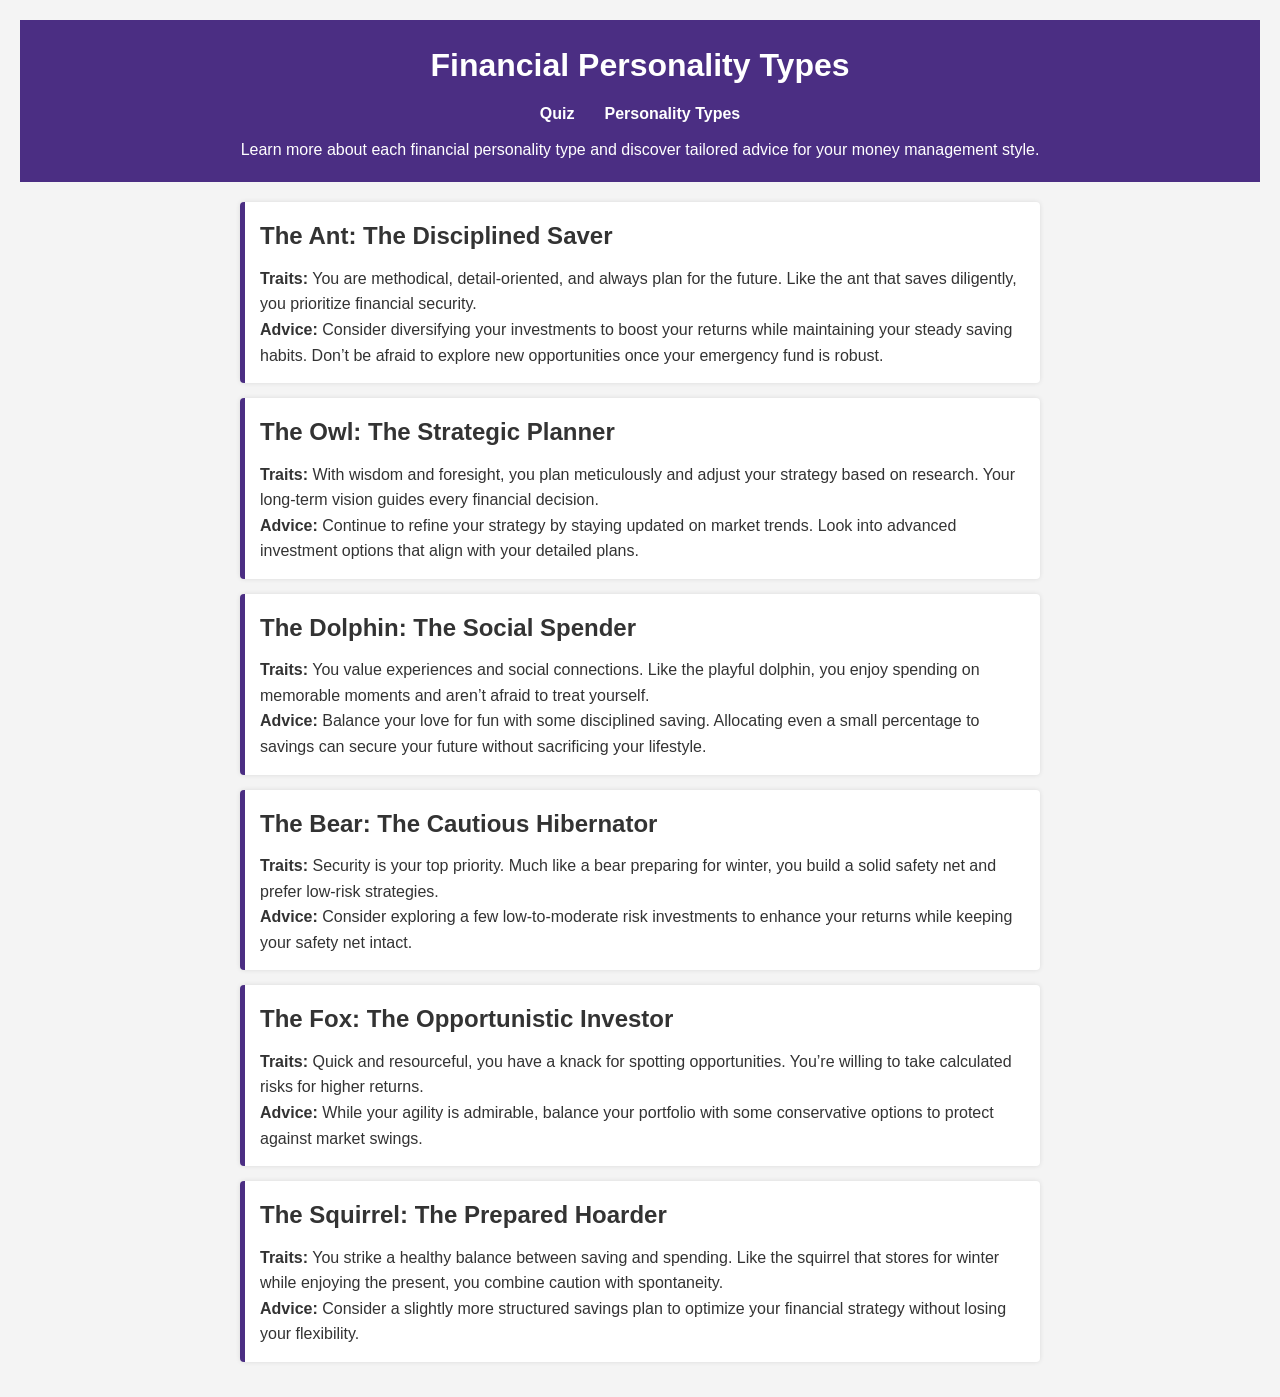
==== personality.html @ bca2c61c "Update styling and fix navigation issues" ====
<!DOCTYPE html>
<html lang="en">
<head>
  <meta charset="UTF-8">
  <meta name="viewport" content="width=device-width, initial-scale=1">
  <title>Financial Personality Types – Explore Your Money Style</title>
  <link rel="stylesheet" href="css/style.css">
  <link rel="icon" type="image/x-icon" href="favicon.ico">
</head>
<body>
  <header>
    <h1>Financial Personality Types</h1>
    <!-- Navigation Menu -->
    <nav>
      <ul>
        <li><a href="index.html">Quiz</a></li>
        <li><a href="personality.html">Personality Types</a></li>
      </ul>
    </nav>
    <p>Learn more about each financial personality type and discover tailored advice for your money management style.</p>
  </header>

  <main>
    <section class="personality-type">
      <h2>The Ant: The Disciplined Saver</h2>
      <p><strong>Traits:</strong> You are methodical, detail-oriented, and always plan for the future. Like the ant that saves diligently, you prioritize financial security.</p>
      <p><strong>Advice:</strong> Consider diversifying your investments to boost your returns while maintaining your steady saving habits. Don’t be afraid to explore new opportunities once your emergency fund is robust.</p>
    </section>

    <section class="personality-type">
      <h2>The Owl: The Strategic Planner</h2>
      <p><strong>Traits:</strong> With wisdom and foresight, you plan meticulously and adjust your strategy based on research. Your long-term vision guides every financial decision.</p>
      <p><strong>Advice:</strong> Continue to refine your strategy by staying updated on market trends. Look into advanced investment options that align with your detailed plans.</p>
    </section>

    <section class="personality-type">
      <h2>The Dolphin: The Social Spender</h2>
      <p><strong>Traits:</strong> You value experiences and social connections. Like the playful dolphin, you enjoy spending on memorable moments and aren’t afraid to treat yourself.</p>
      <p><strong>Advice:</strong> Balance your love for fun with some disciplined saving. Allocating even a small percentage to savings can secure your future without sacrificing your lifestyle.</p>
    </section>

    <section class="personality-type">
      <h2>The Bear: The Cautious Hibernator</h2>
      <p><strong>Traits:</strong> Security is your top priority. Much like a bear preparing for winter, you build a solid safety net and prefer low-risk strategies.</p>
      <p><strong>Advice:</strong> Consider exploring a few low-to-moderate risk investments to enhance your returns while keeping your safety net intact.</p>
    </section>

    <section class="personality-type">
      <h2>The Fox: The Opportunistic Investor</h2>
      <p><strong>Traits:</strong> Quick and resourceful, you have a knack for spotting opportunities. You’re willing to take calculated risks for higher returns.</p>
      <p><strong>Advice:</strong> While your agility is admirable, balance your portfolio with some conservative options to protect against market swings.</p>
    </section>

    <section class="personality-type">
      <h2>The Squirrel: The Prepared Hoarder</h2>
      <p><strong>Traits:</strong> You strike a healthy balance between saving and spending. Like the squirrel that stores for winter while enjoying the present, you combine caution with spontaneity.</p>
      <p><strong>Advice:</strong> Consider a slightly more structured savings plan to optimize your financial strategy without losing your flexibility.</p>
    </section>
  </main>
</body>
</html>
---- css/style.css ----
/* --- Basic Reset & Typography --- */
* {
    box-sizing: border-box;
    margin: 0;
    padding: 0;
  }
  
  body {
    font-family: Arial, sans-serif;
    line-height: 1.6;
    padding: 20px;
    background-color: #f4f4f4;
    color: #333;
  }
  
  /* --- Header & Navigation --- */
  header {
    background-color: #4B2E83; /* UW-inspired purple */
    color: #fff;
    padding: 20px;
    text-align: center;
    margin-bottom: 20px;
  }
  
  header h1 {
    margin-bottom: 10px;
  }
  
  nav ul {
    list-style-type: none;
    padding: 0;
    margin: 10px 0;
    display: flex;
    justify-content: center;
  }
  
  nav ul li {
    margin: 0 15px;
  }
  
  nav ul li a {
    color: #fff;
    text-decoration: none;
    font-weight: bold;
  }
  
  nav ul li a:hover {
    text-decoration: underline;
  }
  
  /* --- Main Content --- */
  main {
    max-width: 800px;
    margin: auto;
  }
  
  /* --- Multimedia --- */
  #intro-media {
    margin-bottom: 20px;
  }
  
  #intro-media video {
    max-width: 100%;
    height: auto;
  }
  
  /* --- Quiz Question Styling --- */
  .question {
    background: #fff;
    padding: 15px;
    margin-bottom: 15px;
    border-radius: 4px;
    box-shadow: 0 0 5px rgba(0,0,0,0.1);
  }
  
  .question h2 {
    margin-bottom: 10px;
  }
  
  .question label {
    display: block;
    margin-bottom: 8px;
  }
  
  /* --- Personality Type Page Styling --- */
  .personality-type {
    background: #fff;
    padding: 15px;
    margin-bottom: 15px;
    border-left: 5px solid #4B2E83;
    border-radius: 4px;
    box-shadow: 0 0 5px rgba(0,0,0,0.1);
  }
  
  .personality-type h2 {
    margin-bottom: 10px;
  }
  
  /* --- Button Styling --- */
  button {
    padding: 10px 20px;
    font-size: 1rem;
    background: #4B2E83; /* UW purple for buttons */
    color: #fff;
    border: none;
    border-radius: 4px;
    cursor: pointer;
    display: block;
    margin: 20px auto;
  }
  
  button:hover {
    background: #362561;
  }
  
  /* --- Responsive Design --- */
  @media (max-width: 600px) {
    body {
      padding: 10px;
    }
    header h1 {
      font-size: 1.5rem;
    }
    nav ul {
      flex-direction: column;
    }
    nav ul li {
      margin: 5px 0;
    }
  }
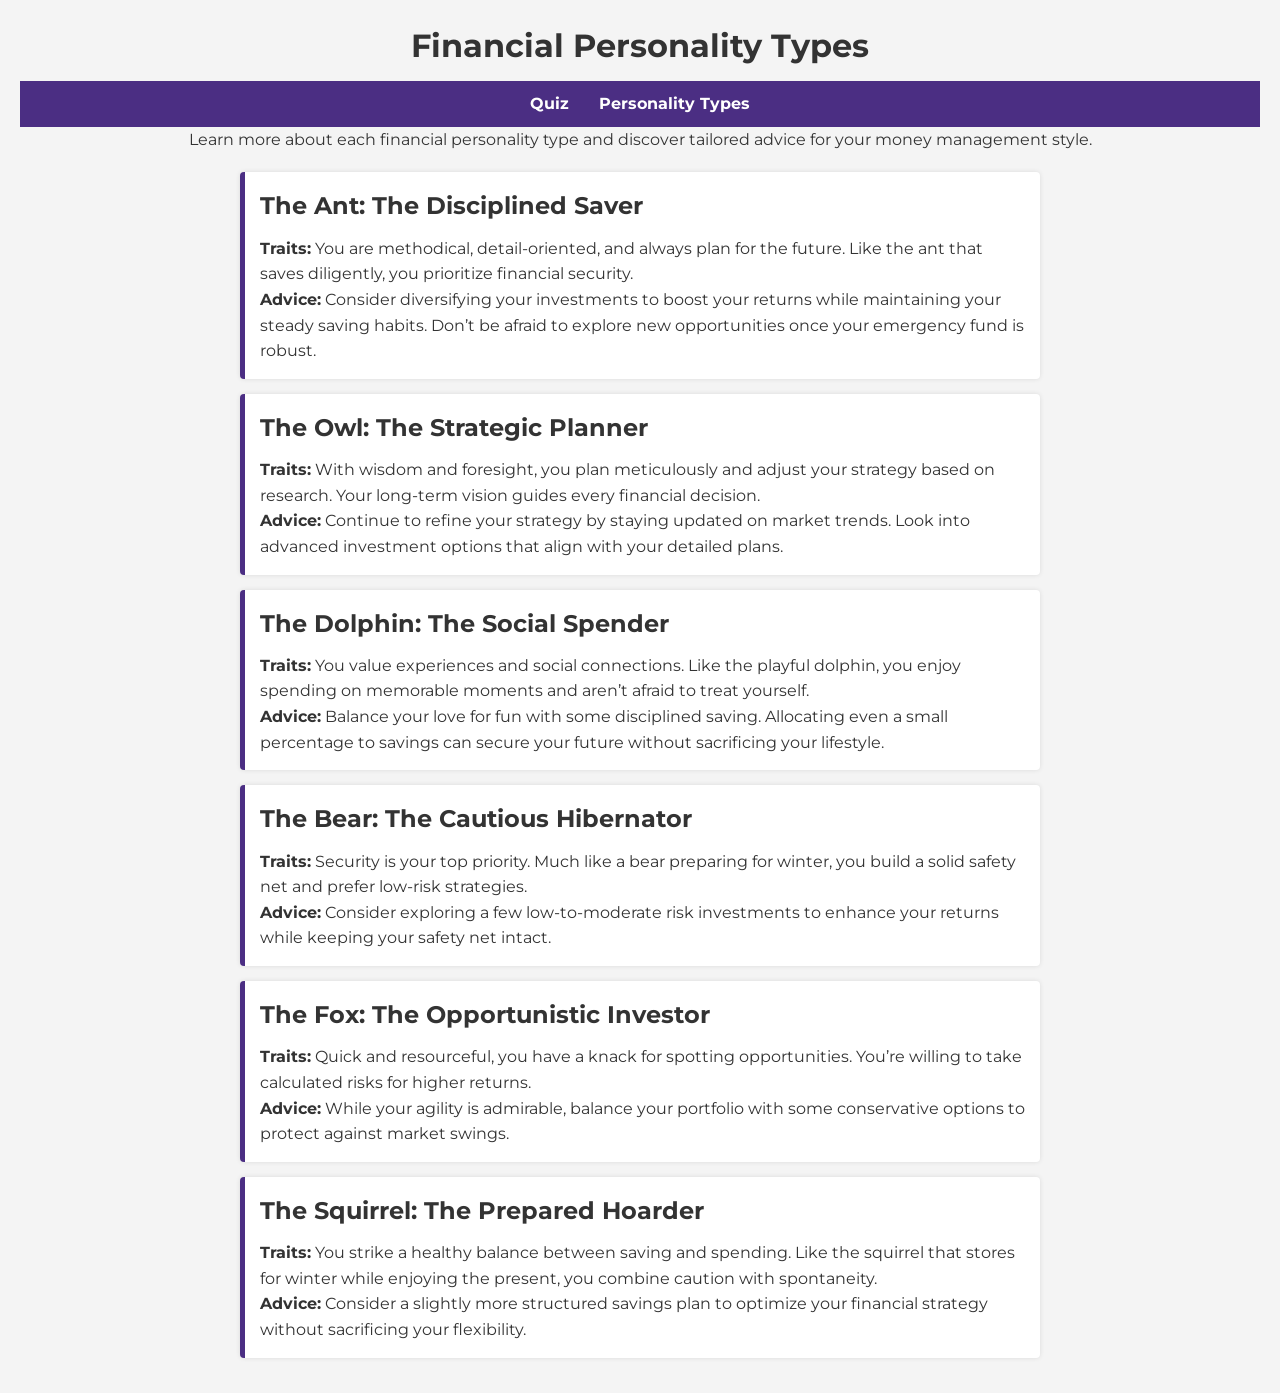
==== commit 5b2cc97c: "Updated quiz to show one question at a time without images" ====
--- a/personality.html
+++ b/personality.html
@@ -4,6 +4,7 @@
   <meta charset="UTF-8">
   <meta name="viewport" content="width=device-width, initial-scale=1">
   <title>Financial Personality Types – Explore Your Money Style</title>
+  <link href="https://fonts.googleapis.com/css2?family=Montserrat:wght@400;700&display=swap" rel="stylesheet">
   <link rel="stylesheet" href="css/style.css">
   <link rel="icon" type="image/x-icon" href="favicon.ico">
 </head>
@@ -54,7 +55,7 @@
     <section class="personality-type">
       <h2>The Squirrel: The Prepared Hoarder</h2>
       <p><strong>Traits:</strong> You strike a healthy balance between saving and spending. Like the squirrel that stores for winter while enjoying the present, you combine caution with spontaneity.</p>
-      <p><strong>Advice:</strong> Consider a slightly more structured savings plan to optimize your financial strategy without losing your flexibility.</p>
+      <p><strong>Advice:</strong> Consider a slightly more structured savings plan to optimize your financial strategy without sacrificing your flexibility.</p>
     </section>
   </main>
 </body>
--- a/css/style.css
+++ b/css/style.css
@@ -1,131 +1,123 @@
 /* --- Basic Reset & Typography --- */
 * {
-    box-sizing: border-box;
-    margin: 0;
-    padding: 0;
+  box-sizing: border-box;
+  margin: 0;
+  padding: 0;
+}
+
+body {
+  font-family: 'Montserrat', Arial, sans-serif;
+  line-height: 1.6;
+  padding: 20px;
+  background-color: #f4f4f4;
+  color: #333;
+}
+
+/* --- Header & Navigation --- */
+header {
+  margin-bottom: 20px;
+  text-align: center;
+}
+
+header h1 {
+  margin-bottom: 10px;
+}
+
+nav {
+  background-color: #4B2E83;
+  padding: 10px 0;
+}
+
+nav ul {
+  list-style-type: none;
+  display: flex;
+  justify-content: center;
+  padding: 0;
+}
+
+nav ul li {
+  margin: 0 15px;
+}
+
+nav ul li a {
+  color: #fff;
+  text-decoration: none;
+  font-weight: bold;
+}
+
+nav ul li a:hover {
+  text-decoration: underline;
+}
+
+/* --- Main Content --- */
+main {
+  max-width: 800px;
+  margin: auto;
+}
+
+/* --- Quiz Question Styling --- */
+.question {
+  background: #fff;
+  padding: 15px;
+  margin-bottom: 15px;
+  border-radius: 4px;
+  box-shadow: 0 0 5px rgba(0,0,0,0.1);
+}
+
+.question h2 {
+  margin-bottom: 10px;
+}
+
+.question label {
+  display: block;
+  margin-bottom: 8px;
+}
+
+/* --- Personality Type Page Styling --- */
+.personality-type {
+  background: #fff;
+  padding: 15px;
+  margin-bottom: 15px;
+  border-left: 5px solid #4B2E83;
+  border-radius: 4px;
+  box-shadow: 0 0 5px rgba(0,0,0,0.1);
+  text-align: left;
+}
+
+.personality-type h2 {
+  margin-bottom: 10px;
+}
+
+/* --- Navigation Buttons --- */
+#navigation {
+  text-align: center;
+  margin: 20px 0;
+}
+
+#navigation button {
+  padding: 10px 20px;
+  font-size: 1rem;
+  background: #4B2E83;
+  color: #fff;
+  border: none;
+  border-radius: 4px;
+  cursor: pointer;
+  margin: 0 10px;
+}
+
+#navigation button:hover {
+  background: #362561;
+}
+
+/* --- Responsive Design --- */
+@media (max-width: 600px) {
+  body {
+    padding: 10px;
   }
-  
-  body {
-    font-family: Arial, sans-serif;
-    line-height: 1.6;
-    padding: 20px;
-    background-color: #f4f4f4;
-    color: #333;
+  nav ul {
+    flex-direction: column;
   }
-  
-  /* --- Header & Navigation --- */
-  header {
-    background-color: #4B2E83; /* UW-inspired purple */
-    color: #fff;
-    padding: 20px;
-    text-align: center;
-    margin-bottom: 20px;
+  nav ul li {
+    margin: 5px 0;
   }
-  
-  header h1 {
-    margin-bottom: 10px;
-  }
-  
-  nav ul {
-    list-style-type: none;
-    padding: 0;
-    margin: 10px 0;
-    display: flex;
-    justify-content: center;
-  }
-  
-  nav ul li {
-    margin: 0 15px;
-  }
-  
-  nav ul li a {
-    color: #fff;
-    text-decoration: none;
-    font-weight: bold;
-  }
-  
-  nav ul li a:hover {
-    text-decoration: underline;
-  }
-  
-  /* --- Main Content --- */
-  main {
-    max-width: 800px;
-    margin: auto;
-  }
-  
-  /* --- Multimedia --- */
-  #intro-media {
-    margin-bottom: 20px;
-  }
-  
-  #intro-media video {
-    max-width: 100%;
-    height: auto;
-  }
-  
-  /* --- Quiz Question Styling --- */
-  .question {
-    background: #fff;
-    padding: 15px;
-    margin-bottom: 15px;
-    border-radius: 4px;
-    box-shadow: 0 0 5px rgba(0,0,0,0.1);
-  }
-  
-  .question h2 {
-    margin-bottom: 10px;
-  }
-  
-  .question label {
-    display: block;
-    margin-bottom: 8px;
-  }
-  
-  /* --- Personality Type Page Styling --- */
-  .personality-type {
-    background: #fff;
-    padding: 15px;
-    margin-bottom: 15px;
-    border-left: 5px solid #4B2E83;
-    border-radius: 4px;
-    box-shadow: 0 0 5px rgba(0,0,0,0.1);
-  }
-  
-  .personality-type h2 {
-    margin-bottom: 10px;
-  }
-  
-  /* --- Button Styling --- */
-  button {
-    padding: 10px 20px;
-    font-size: 1rem;
-    background: #4B2E83; /* UW purple for buttons */
-    color: #fff;
-    border: none;
-    border-radius: 4px;
-    cursor: pointer;
-    display: block;
-    margin: 20px auto;
-  }
-  
-  button:hover {
-    background: #362561;
-  }
-  
-  /* --- Responsive Design --- */
-  @media (max-width: 600px) {
-    body {
-      padding: 10px;
-    }
-    header h1 {
-      font-size: 1.5rem;
-    }
-    nav ul {
-      flex-direction: column;
-    }
-    nav ul li {
-      margin: 5px 0;
-    }
-  }
-  +}
